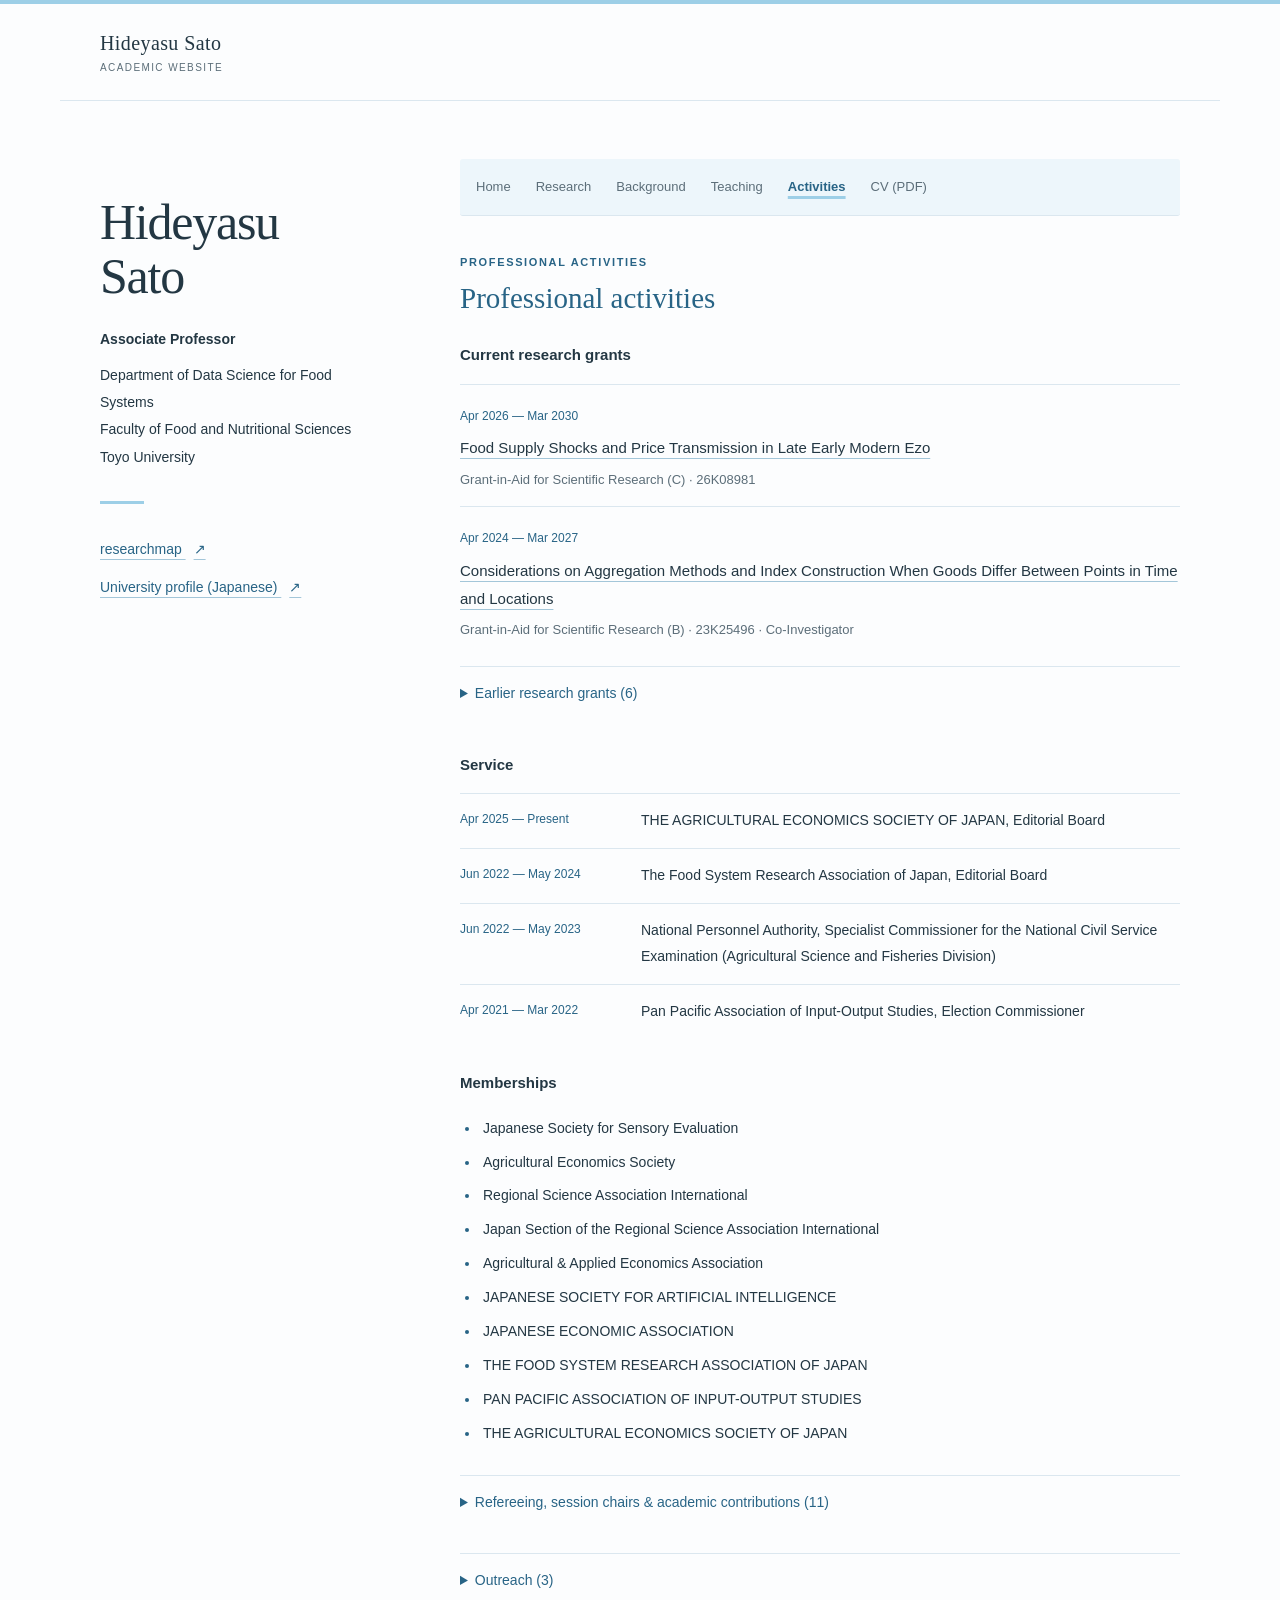
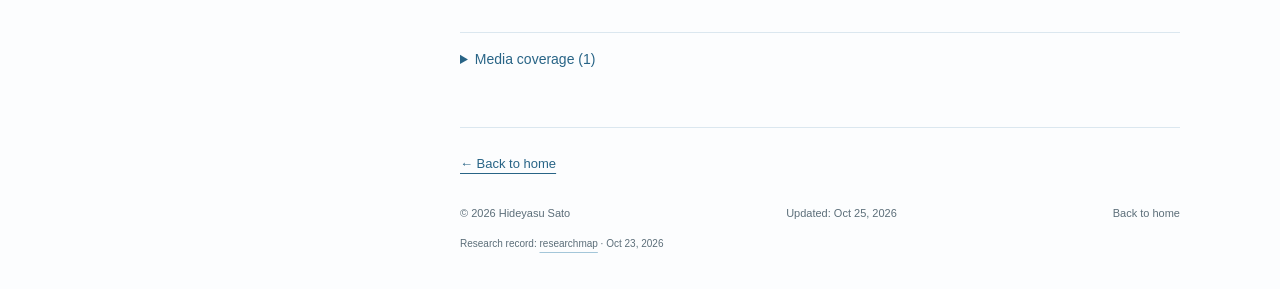
==== activities.html @ 622a427a "Publish academic website" ====
<!doctype html>
<html lang="en">
<head>
  <meta charset="utf-8">
  <meta name="viewport" content="width=device-width, initial-scale=1">
  <meta name="description" content="Professional activities. Hideyasu Sato, Toyo University.">
  <title>Professional activities | Hideyasu Sato</title>
  <link rel="stylesheet" href="styles.css">
</head>
<body class="detail-page">
  <a class="skip-link" href="#main">Skip to content</a>
  <header class="site-header">
    <a class="wordmark" href="index.html">Hideyasu Sato<span>Academic website</span></a>
  </header>
  <div class="page-layout">
    <aside class="profile" aria-label="Profile">
      <h1>Hideyasu <br>Sato</h1>
      <p class="position">Associate Professor</p>
      <p class="affiliation">Department of Data Science for Food Systems<br>Faculty of Food and Nutritional Sciences<br>Toyo University</p>
      <div class="profile-rule"></div>
      <ul class="profile-links">
        <li><a class="text-link" href="https://researchmap.jp/utagecon/?lang=en">researchmap <span aria-hidden="true">↗</span></a></li>
        <li><a class="text-link" href="https://www.toyo.ac.jp/staff/20035.html">University profile (Japanese) <span aria-hidden="true">↗</span></a></li>
      </ul>
    </aside>
    <main id="main" tabindex="-1">
      <nav class="section-nav" aria-label="Site navigation"><a href="index.html">Home</a><a href="publications.html">Research</a><a href="cv.html">Background</a><a href="teaching.html">Teaching</a><a href="activities.html" aria-current="page">Activities</a><a href="output/pdf/Hideyasu_Sato_CV.pdf" type="application/pdf">CV (PDF)</a></nav>
      <section id="activities" aria-labelledby="activities-title">
<div class="section-heading"><p class="eyebrow" lang="en">Professional activities</p><h2 id="activities-title">Professional activities</h2></div><h3 class="subheading">Current research grants</h3><ul class="project-list"><li data-rm-type="research_projects"><span class="entry-date">Apr 2026 — Mar 2030</span><h4><a href="https://kaken.nii.ac.jp/grant/KAKENHI-PROJECT-26K08981">Food Supply Shocks and Price Transmission in Late Early Modern Ezo</a></h4><p class="entry-meta">Grant-in-Aid for Scientific Research (C) · 26K08981</p></li>
<li data-rm-type="research_projects"><span class="entry-date">Apr 2024 — Mar 2027</span><h4><a href="https://kaken.nii.ac.jp/grant/KAKENHI-PROJECT-23K25496">Considerations on Aggregation Methods and Index Construction When Goods Differ Between Points in Time and Locations</a></h4><p class="entry-meta">Grant-in-Aid for Scientific Research (B) · 23K25496 · Co-Investigator</p></li></ul><details class="record-details"><summary>Earlier research grants (6)</summary><div class="details-content"><ul class="project-list"><li data-rm-type="research_projects"><span class="entry-date">Apr 2021 — Mar 2025</span><h4><a href="https://kaken.nii.ac.jp/grant/KAKENHI-PROJECT-21H02294">A Quantitative Economic Study of the Relationship Between Climate Change Mitigation Measures and Food Security</a></h4><p class="entry-meta">Grant-in-Aid for Scientific Research (B) · 21H02294 · Co-Investigator</p></li>
<li data-rm-type="research_projects"><span class="entry-date">Apr 2021 — Mar 2025</span><h4><a href="https://kaken.nii.ac.jp/grant/KAKENHI-PROJECT-21K14930">Predicting the &quot;gains from trade&quot; using AI technology in the agricultural sector</a></h4><p class="entry-meta">Grant-in-Aid for Early-Career Scientists · 21K14930</p></li>
<li data-rm-type="research_projects"><span class="entry-date">Apr 2019 — Mar 2023</span><h4><a href="https://kaken.nii.ac.jp/grant/KAKENHI-PROJECT-19H01467">Verification of Separability and Aggregate Goods in Household Consumption Behavior</a></h4><p class="entry-meta">Grant-in-Aid for Scientific Research (B) · 19H01467 · Co-Investigator</p></li>
<li data-rm-type="research_projects"><span class="entry-date">Aug 2016 — Jan 2017</span><h4>Import Demand Analysis in International Dairy Products Market</h4><p class="entry-meta">Grants for Ph.D Research · Principal Investigator</p></li>
<li data-rm-type="research_projects"><span class="entry-date">Aug 2015 — Jan 2016</span><h4>Research on Market Structure of Raw Milk and Dairy Products in Japan</h4><p class="entry-meta">Grants for Ph.D Research · Principal Investigator</p></li>
<li data-rm-type="research_projects"><span class="entry-date">Aug 2014 — Jan 2015</span><h4>Impact of FTA on Japan&#x27;s Raw Milk Market</h4><p class="entry-meta">Grants for Ph.D Research · Principal Investigator</p></li></ul></div></details><h3 class="subheading">Service</h3><dl class="timeline"><div data-rm-type="committee_memberships"><dt>Apr 2025 — Present</dt><dd>THE AGRICULTURAL ECONOMICS SOCIETY OF JAPAN, Editorial Board</dd></div>
<div data-rm-type="committee_memberships"><dt>Jun 2022 — May 2024</dt><dd>The Food System Research Association of Japan, Editorial Board</dd></div>
<div data-rm-type="committee_memberships"><dt>Jun 2022 — May 2023</dt><dd>National Personnel Authority, Specialist Commissioner for the National Civil Service Examination (Agricultural Science and Fisheries Division)</dd></div>
<div data-rm-type="committee_memberships"><dt>Apr 2021 — Mar 2022</dt><dd>Pan Pacific Association of Input-Output Studies, Election Commissioner</dd></div></dl><h3 class="subheading">Memberships</h3><ul class="membership-list"><li data-rm-type="association_memberships">Japanese Society for Sensory Evaluation</li><li data-rm-type="association_memberships">Agricultural Economics Society</li><li data-rm-type="association_memberships">Regional Science Association International</li><li data-rm-type="association_memberships">Japan Section of the Regional Science Association International</li><li data-rm-type="association_memberships">Agricultural &amp; Applied Economics Association</li><li data-rm-type="association_memberships">JAPANESE SOCIETY FOR ARTIFICIAL INTELLIGENCE</li><li data-rm-type="association_memberships">JAPANESE ECONOMIC ASSOCIATION</li><li data-rm-type="association_memberships">THE FOOD SYSTEM RESEARCH ASSOCIATION OF JAPAN</li><li data-rm-type="association_memberships">PAN PACIFIC ASSOCIATION OF INPUT-OUTPUT STUDIES</li><li data-rm-type="association_memberships">THE AGRICULTURAL ECONOMICS SOCIETY OF JAPAN</li></ul><details class="record-details"><summary>Refereeing, session chairs &amp; academic contributions (11)</summary><div class="details-content"><ul class="event-list"><li data-rm-type="academic_contribution"><span class="entry-date">2020 — Present</span><h4>Referee</h4><p class="entry-meta">Journal of Food System Research</p></li>
<li data-rm-type="academic_contribution"><span class="entry-date">2019 — Present</span><h4>Referee</h4><p class="entry-meta">Journal of Economic Structures</p></li>
<li data-rm-type="academic_contribution"><span class="entry-date">2018 — Present</span><h4>Referee</h4><p class="entry-meta">Journal of Rural Economics</p></li>
<li data-rm-type="academic_contribution"><span class="entry-date">Jun 21, 2026</span><h4>Chairman</h4><p class="entry-meta">Food System Research Association of Japan</p></li>
<li data-rm-type="academic_contribution"><span class="entry-date">Mar 29, 2026</span><h4>Poster Award Committee Member</h4><p class="entry-meta">Agricultural Economics Society of Japan</p></li>
<li data-rm-type="academic_contribution"><span class="entry-date">Mar 31, 2024</span><h4>Chairman</h4><p class="entry-meta">Agricultural Economics Society of Japan</p></li>
<li data-rm-type="academic_contribution"><span class="entry-date">Oct 9, 2023</span><h4>Discussant</h4><p class="entry-meta">The Japan Section of the Regional Science Association</p></li>
<li data-rm-type="academic_contribution"><span class="entry-date">Mar 18, 2023 — Mar 19, 2023</span><h4>Chairman (The 11th Asian Society of Agricultural Economists International Conference)</h4><p class="entry-meta">Asian Society of Agricultural Economists</p></li>
<li data-rm-type="academic_contribution"><span class="entry-date">Mar 4, 2023 — Mar 19, 2023</span><h4>Conference Award Selection Committee Member (The 11th Asian Society of Agricultural Economists International Conference)</h4><p class="entry-meta">Asian Society of Agricultural Economists</p></li>
<li data-rm-type="academic_contribution"><span class="entry-date">Mar 28, 2021</span><h4>Chairman</h4><p class="entry-meta">Agricultural Economics Society of Japan</p></li>
<li data-rm-type="academic_contribution"><span class="entry-date">Oct 7, 2018</span><h4>Discussant</h4><p class="entry-meta">The Japan Section of the Regional Science Association International</p></li></ul></div></details><details class="record-details"><summary>Outreach (3)</summary><div class="details-content"><ul class="event-list"><li data-rm-type="social_contribution"><span class="entry-date">Mar 24, 2022</span><h4>Final Presentation (Bridging Mathematics and Society)</h4><p class="entry-meta">Period for Inquiry-Based Cross-Disciplinary Study</p></li>
<li data-rm-type="social_contribution"><span class="entry-date">Dec 23, 2021</span><h4>Interim Report (Bridging Mathematics and Society)</h4><p class="entry-meta">Period for Inquiry-Based Cross-Disciplinary Study</p></li>
<li data-rm-type="social_contribution"><span class="entry-date">Jul 6, 2021</span><h4>Introduction to Data Science for High School Students</h4><p class="entry-meta">Period for Inquiry-Based Cross-Disciplinary Study</p></li></ul></div></details><details class="record-details"><summary>Media coverage (1)</summary><div class="details-content"><ul class="event-list"><li data-rm-type="media_coverage"><span class="entry-date">Oct 20, 2023</span><h4><a href="https://www.47news.jp/special/toyouniv/fooddatasciencegaku">Facing Food Challenges with Food System Insights and Data Science; Department of Food Data Science, Toyo University</a></h4><p class="entry-meta">47NEWS</p></li></ul></div></details>
      </section><p class="back-home"><a href="index.html">← Back to home</a></p>
      <footer class="site-footer"><p>© 2026 Hideyasu Sato</p><p>Updated: Oct 25, 2026</p><a href="index.html">Back to home</a><p class="source-note">Research record: <a href="https://researchmap.jp/utagecon/?lang=en">researchmap</a> · Oct 23, 2026</p></footer>
    </main>
  </div>
</body>
</html>
---- styles.css ----
:root {
  color-scheme: light;
  --paper: #fcfdfe;
  --ink: #233743;
  --muted: #5c6e79;
  --accent: #286486;
  --sky: #9dcfe7;
  --sky-soft: #edf6fb;
  --underline: #a3c6d9;
  --line: #dbe7ef;
  --serif: "Yu Mincho", "Hiragino Mincho ProN", Georgia, serif;
  --sans: "Segoe UI", "Yu Gothic", "Hiragino Kaku Gothic ProN", Meiryo, sans-serif;
}
* { box-sizing: border-box; }
html { scroll-behavior: smooth; scroll-padding-top: 30px; }
body { margin: 0; border-top: 4px solid var(--sky); color: var(--ink); background: var(--paper); font-family: var(--sans); font-size: 16px; line-height: 1.85; -webkit-text-size-adjust: 100%; }
a { color: var(--accent); text-underline-offset: 5px; }
a:hover { text-decoration-thickness: 2px; }
a:focus-visible { outline: 2px solid var(--accent); outline-offset: 5px; border-radius: 2px; }
p { margin: 0 0 20px; }
.site-header { max-width: 1160px; margin: 0 auto; padding: 25px 40px; display: flex; align-items: center; justify-content: space-between; gap: 20px; border-bottom: 1px solid var(--line); }
.wordmark { font-family: Georgia, serif; color: var(--ink); text-decoration: none; font-size: 20px; letter-spacing: .02em; line-height: 1.4; }
.wordmark span { display: block; font-family: var(--sans); font-size: 10px; letter-spacing: .14em; text-transform: uppercase; color: var(--muted); margin-top: 4px; }
.page-layout { display: grid; grid-template-columns: 275px minmax(0, 1fr); gap: 85px; max-width: 1160px; padding: 58px 40px 0; margin: 0 auto; }
.profile { align-self: start; position: sticky; top: 40px; padding: 16px 0 40px; }
.eyebrow { margin-bottom: 14px; font-size: 11px; font-weight: 600; color: var(--accent); letter-spacing: .15em; text-transform: uppercase; }
h1 { margin: 20px 0 6px; font-family: var(--serif); font-weight: 500; font-size: 44px; letter-spacing: .05em; line-height: 1.3; }
html[lang="en"] h1 { font-family: Georgia, serif; font-size: 50px; letter-spacing: -.025em; line-height: 1.08; }
.profile h1 { margin-bottom: 24px; }
.position { font-size: 14px; font-weight: 600; margin-bottom: 9px; }
.affiliation { font-size: 14px; line-height: 1.95; }
.profile-rule { width: 44px; height: 3px; background: var(--sky); margin: 30px 0; }
.field { font-size: 15px; }
.field span { display: block; color: var(--muted); font-family: Georgia, serif; font-size: 15px; }
.degree { font-size: 13px; color: var(--muted); line-height: 1.7; }
.profile-links { list-style: none; margin: 0; padding: 0; }
.profile-links li + li { margin-top: 8px; }
.text-link { font-size: 14px; text-decoration: underline; text-decoration-color: var(--underline); }
.text-link span { margin-left: 8px; }
.draft-note { font-size: 11px; color: var(--muted); margin-top: 36px; letter-spacing: .04em; }
main { min-width: 0; }
.section-nav { display: flex; flex-wrap: wrap; gap: 10px 25px; padding: 12px 16px; background: var(--sky-soft); border-bottom: 1px solid var(--line); border-radius: 3px; font-size: 13px; }
.section-nav a { color: var(--muted); text-decoration: none; padding: 4px 0; }
.section-nav a:hover { color: var(--accent); text-decoration: underline; }
.section-nav a[aria-current="page"] { color: var(--accent); font-weight: 600; text-decoration: underline; text-decoration-color: var(--sky); text-decoration-thickness: 3px; }
section { padding: 36px 0 40px; border-bottom: 1px solid var(--line); }
.intro-section { padding-top: 42px; }
h2 { color: var(--accent); font-family: var(--serif); font-size: 25px; font-weight: 500; line-height: 1.5; margin: 0 0 24px; }
html[lang="en"] h2 { font-family: Georgia, serif; font-size: 29px; }
.lead { font-size: 20px; line-height: 1.95; font-weight: 500; margin-bottom: 22px; }
html[lang="en"] .lead { font-family: Georgia, serif; font-size: 23px; line-height: 1.65; font-weight: 400; }
.section-heading .eyebrow { margin-bottom: 5px; }
.section-heading h2 { margin-bottom: 20px; }
h3 { margin: 0; font-size: 16px; font-weight: 500; }
.muted { color: var(--muted); font-size: 14px; }
.subheading { font-weight: 600; font-size: 15px; margin: 30px 0 15px; }
.section-heading + .subheading { margin-top: 0; }
.entry-date { color: var(--accent); font-family: var(--sans); font-size: 12px; font-variant-numeric: tabular-nums; }
.entry-meta, .section-note { font-size: 13px; color: var(--muted); line-height: 1.8; }
.project-list { list-style: none; padding: 0; margin: 0; }
.project-list li { padding: 15px 0; border-top: 1px solid var(--line); }
.project-list li:last-child { padding-bottom: 0; }
.project-list h4 { font-size: 15px; font-weight: 500; margin: 5px 0 6px; }
.project-list p { margin: 0; }
.project-list a { color: var(--ink); text-decoration-color: var(--underline); }
.publication-list { list-style: none; margin: 0 0 24px; padding: 0; }
.publication-list li { padding: 23px 0; border-top: 1px solid var(--line); }
.publication-list li:first-child { border-top: 0; padding-top: 0; }
.publication-list h3 { font-family: Georgia, var(--serif); font-size: 17px; line-height: 1.6; font-weight: 500; overflow-wrap: anywhere; }
.publication-list h3 a { color: var(--ink); text-decoration-color: var(--underline); }
.paper-authors { margin: 9px 0 4px; font-size: 13px; color: var(--muted); line-height: 1.75; }
.paper-journal { font-size: 13px; margin: 9px 0 0; line-height: 1.8; }
.paper-authors + .paper-journal { margin-top: 4px; }
.paper-journal cite { font-size: 15px; font-weight: 700; font-style: italic; color: var(--ink); }
.link-row { display: flex; flex-wrap: wrap; gap: 10px 24px; }
.timeline { margin: 0; }
.timeline > div { display: grid; grid-template-columns: 165px minmax(0, 1fr); gap: 16px; padding: 14px 0; border-top: 1px solid var(--line); }
.timeline dt { color: var(--accent); font-size: 12px; font-variant-numeric: tabular-nums; }
.timeline dd { margin: 0; font-size: 14px; line-height: 1.85; }
.course-list, .membership-list { margin: 0; padding-left: 20px; font-size: 14px; }
.course-list li, .membership-list li { padding: 4px 0 4px 3px; }
.course-list li::marker, .membership-list li::marker { color: var(--accent); }
.source-note { flex-basis: 100%; font-size: 10px; }
.site-footer .source-note a { text-decoration: underline; text-decoration-color: var(--underline); }
.record-details { border-top: 1px solid var(--line); margin: 24px 0; }
.record-details summary { color: var(--accent); cursor: pointer; padding: 15px 0; font-size: 14px; line-height: 1.7; }
.record-details summary:hover { text-decoration: underline; text-underline-offset: 4px; }
.record-details summary:focus-visible { outline: 2px solid var(--accent); outline-offset: 3px; }
.details-content { padding: 10px 0 4px; }
.details-content .publication-list { margin-bottom: 0; }
.details-content .timeline > div:first-child { border-top: 0; }
.course-records { list-style: none; padding: 0; }
.course-records li { padding: 12px 0; border-bottom: 1px solid var(--line); }
.course-records li:last-child { border-bottom: 0; }
.course-name, .course-records .entry-meta { display: block; }
.course-records .entry-meta { margin-top: 3px; font-size: 11px; }
.event-list { list-style: none; padding: 0; margin: 0; }
.event-list li { padding: 16px 0; border-top: 1px solid var(--line); }
.event-list li:first-child { border-top: 0; padding-top: 0; }
.event-list h4 { font-size: 15px; font-weight: 500; margin: 6px 0; overflow-wrap: anywhere; }
.event-list h4 a { color: var(--ink); }
.event-list p { margin: 0; }
.degree-record { color: var(--muted); font-size: 13px; margin-top: 20px; }
.home-page .intro-section { padding: 30px 0 12px; border-bottom: 0; }
.home-page .intro-section h2.eyebrow { font-family: var(--sans); font-size: 11px; font-weight: 600; line-height: 1.85; margin: 0 0 14px; }
.home-page .lead { font-size: 22px; }
.home-directory { margin: 10px 0 24px; }
.home-directory h2 { font-size: 18px; margin-bottom: 14px; }
.home-directory > a { display: grid; grid-template-columns: 140px minmax(0, 1fr) 18px; align-items: center; gap: 12px; border-bottom: 1px solid var(--line); padding: 13px 0; color: var(--ink); text-decoration: none; }
.home-directory > a:first-of-type { border-top: 1px solid var(--line); }
.home-directory > a:hover { background: var(--sky-soft); }
.home-directory > a:hover .directory-label { color: var(--accent); text-decoration: underline; text-underline-offset: 4px; }
.directory-label { font-size: 15px; }
.directory-description { font-size: 12px; line-height: 1.6; color: var(--muted); }
.directory-arrow { color: var(--accent); }
.back-home { font-size: 13px; padding: 24px 0 0; margin-bottom: 0; }
.cv-download { margin: 8px 0 24px; font-size: 14px; }
.cv-download a { font-weight: 600; }
.cv-download span { margin-left: 7px; }
#work-in-progress .work-in-progress-list { margin: 24px 0 0; }
#work-in-progress .paper-authors { margin-bottom: 0; }
#work-in-progress .entry-meta { margin: 9px 0 0; }
#work-in-progress .section-heading h2 { margin-bottom: 0; }
@media (max-width: 900px) {
  .home-directory > a { grid-template-columns: minmax(0, 1fr) 18px; gap: 3px 12px; }
  .directory-description { grid-column: 1; }
  .directory-arrow { grid-column: 2; grid-row: 1 / 3; }
}
section > :last-child { margin-bottom: 0; }
.site-footer { display: flex; justify-content: space-between; flex-wrap: wrap; gap: 12px; padding: 27px 0 35px; font-size: 11px; color: var(--muted); }
.site-footer p { margin: 0; }
.site-footer a { color: var(--muted); text-decoration: none; }
.skip-link { position: absolute; top: -100px; left: 20px; z-index: 10; background: var(--paper); padding: 10px 20px; }
.skip-link:focus { top: 10px; }
@media (max-width: 900px) {
  .page-layout { grid-template-columns: 230px minmax(0, 1fr); gap: 40px; padding: 36px 28px 0; }
  .site-header { padding: 22px 28px; }
  .section-nav { gap: 8px 18px; }
  h1 { font-size: 38px; }
  .timeline > div { grid-template-columns: 1fr; gap: 3px; }
}
@media (max-width: 650px) {
  .site-header { padding: 20px 24px; }
  .wordmark { font-size: 18px; }
  .page-layout { display: block; padding: 28px 24px 0; }
  .profile { position: static; padding: 5px 0 32px; }
  h1 { font-size: 40px; margin-top: 12px; }
  html[lang="en"] h1 { font-size: 43px; }
  html[lang="en"] h1 br { display: none; }
  .profile-rule { margin: 23px 0; }
  .draft-note { margin-top: 20px; margin-bottom: 0; }
  .section-nav { padding: 12px 14px; }
  section { padding: 30px 0; }
  .lead { font-size: 18px; }
  html[lang="en"] .lead { font-size: 21px; }
  h2 { font-size: 24px; }
}
@media (prefers-reduced-motion: reduce) { html { scroll-behavior: auto; } }
@media print {
  body { border-top: 0; background: white; color: black; font-size: 11pt; }
  .site-header, .section-nav, .draft-note, .skip-link, .site-footer a { display: none; }
  .page-layout { display: block; padding: 0; }
  .profile { position: static; padding-bottom: 20px; }
  section { padding: 18px 0; break-inside: avoid; }
}
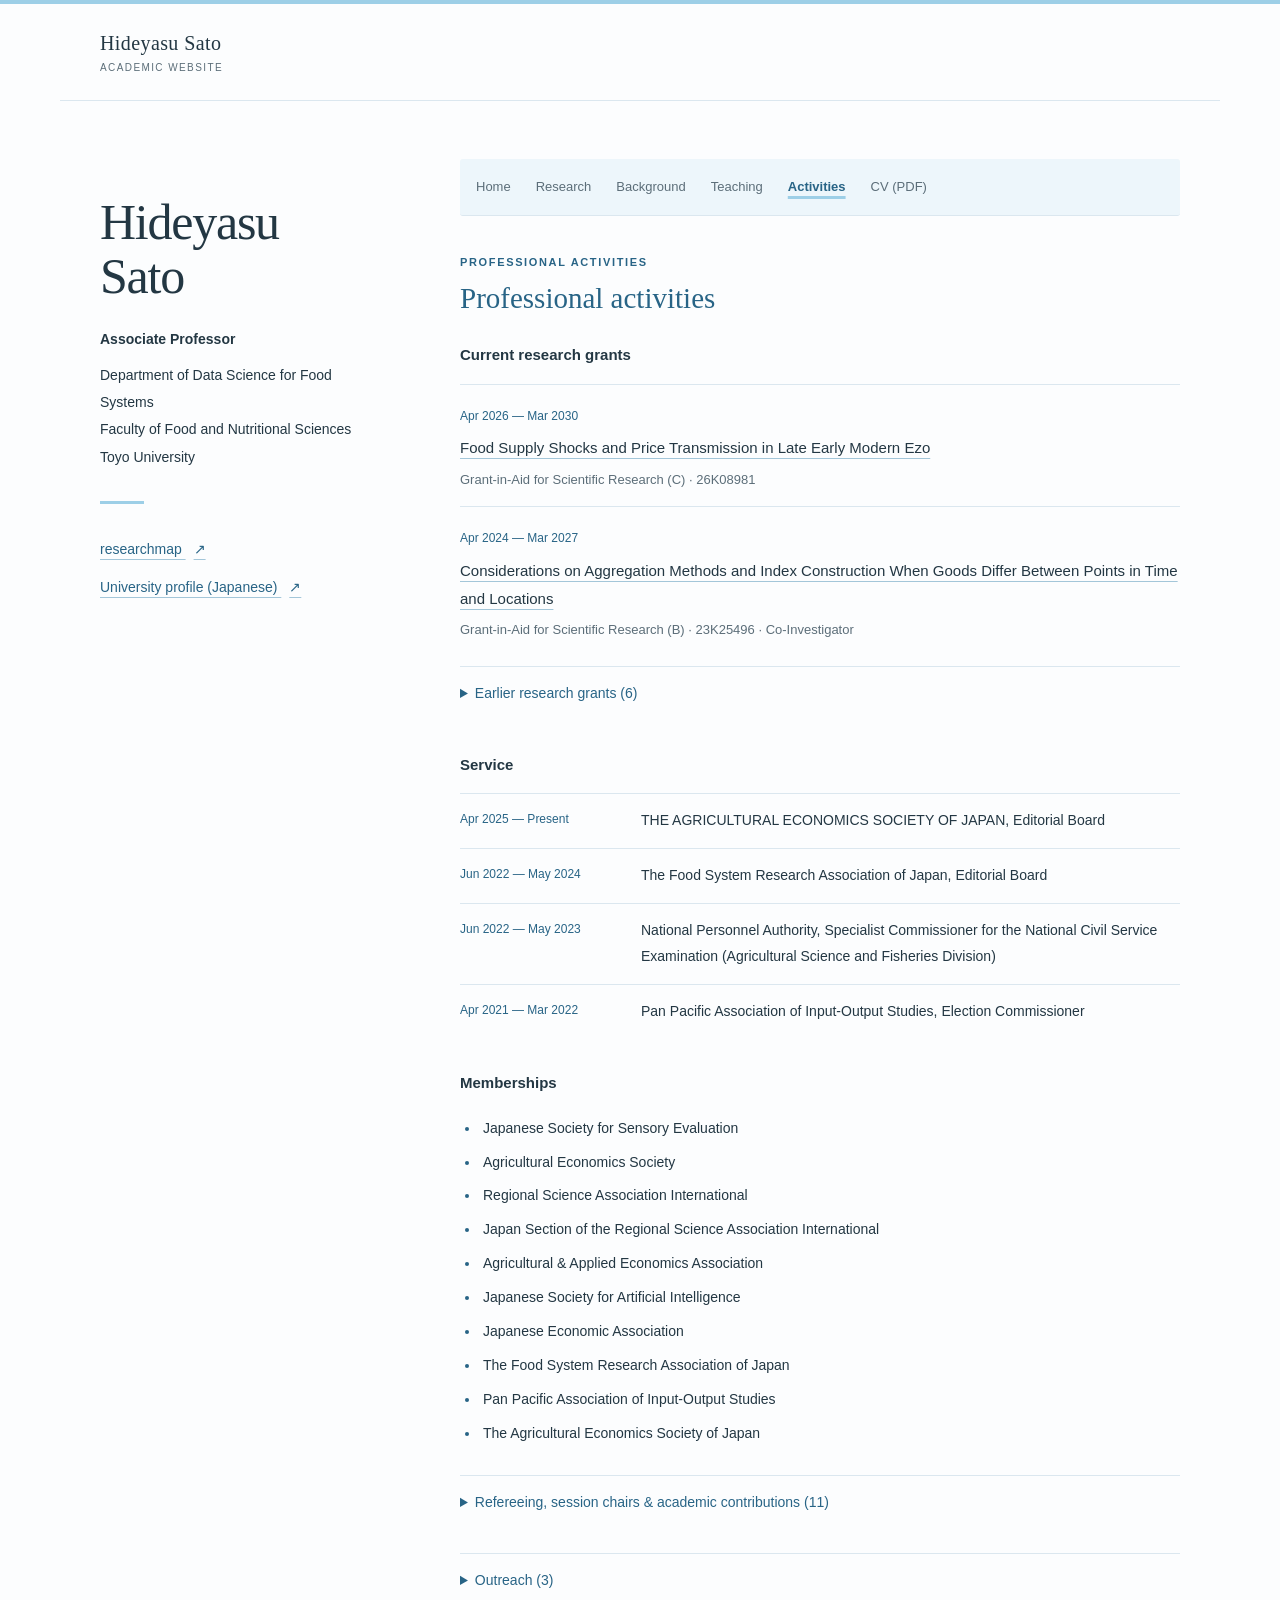
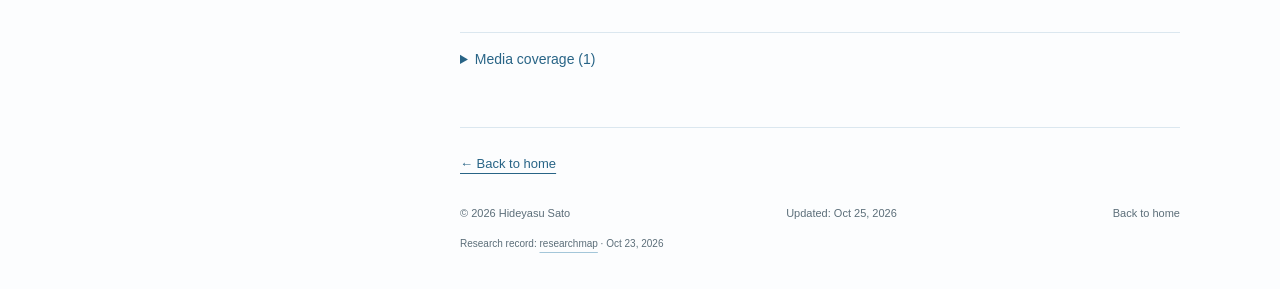
==== commit 8bfa9d70: "Normalize capitalization of membership names" ====
--- a/activities.html
+++ b/activities.html
@@ -35,7 +35,7 @@
 <li data-rm-type="research_projects"><span class="entry-date">Aug 2014 — Jan 2015</span><h4>Impact of FTA on Japan&#x27;s Raw Milk Market</h4><p class="entry-meta">Grants for Ph.D Research · Principal Investigator</p></li></ul></div></details><h3 class="subheading">Service</h3><dl class="timeline"><div data-rm-type="committee_memberships"><dt>Apr 2025 — Present</dt><dd>THE AGRICULTURAL ECONOMICS SOCIETY OF JAPAN, Editorial Board</dd></div>
 <div data-rm-type="committee_memberships"><dt>Jun 2022 — May 2024</dt><dd>The Food System Research Association of Japan, Editorial Board</dd></div>
 <div data-rm-type="committee_memberships"><dt>Jun 2022 — May 2023</dt><dd>National Personnel Authority, Specialist Commissioner for the National Civil Service Examination (Agricultural Science and Fisheries Division)</dd></div>
-<div data-rm-type="committee_memberships"><dt>Apr 2021 — Mar 2022</dt><dd>Pan Pacific Association of Input-Output Studies, Election Commissioner</dd></div></dl><h3 class="subheading">Memberships</h3><ul class="membership-list"><li data-rm-type="association_memberships">Japanese Society for Sensory Evaluation</li><li data-rm-type="association_memberships">Agricultural Economics Society</li><li data-rm-type="association_memberships">Regional Science Association International</li><li data-rm-type="association_memberships">Japan Section of the Regional Science Association International</li><li data-rm-type="association_memberships">Agricultural &amp; Applied Economics Association</li><li data-rm-type="association_memberships">JAPANESE SOCIETY FOR ARTIFICIAL INTELLIGENCE</li><li data-rm-type="association_memberships">JAPANESE ECONOMIC ASSOCIATION</li><li data-rm-type="association_memberships">THE FOOD SYSTEM RESEARCH ASSOCIATION OF JAPAN</li><li data-rm-type="association_memberships">PAN PACIFIC ASSOCIATION OF INPUT-OUTPUT STUDIES</li><li data-rm-type="association_memberships">THE AGRICULTURAL ECONOMICS SOCIETY OF JAPAN</li></ul><details class="record-details"><summary>Refereeing, session chairs &amp; academic contributions (11)</summary><div class="details-content"><ul class="event-list"><li data-rm-type="academic_contribution"><span class="entry-date">2020 — Present</span><h4>Referee</h4><p class="entry-meta">Journal of Food System Research</p></li>
+<div data-rm-type="committee_memberships"><dt>Apr 2021 — Mar 2022</dt><dd>Pan Pacific Association of Input-Output Studies, Election Commissioner</dd></div></dl><h3 class="subheading">Memberships</h3><ul class="membership-list"><li data-rm-type="association_memberships">Japanese Society for Sensory Evaluation</li><li data-rm-type="association_memberships">Agricultural Economics Society</li><li data-rm-type="association_memberships">Regional Science Association International</li><li data-rm-type="association_memberships">Japan Section of the Regional Science Association International</li><li data-rm-type="association_memberships">Agricultural &amp; Applied Economics Association</li><li data-rm-type="association_memberships">Japanese Society for Artificial Intelligence</li><li data-rm-type="association_memberships">Japanese Economic Association</li><li data-rm-type="association_memberships">The Food System Research Association of Japan</li><li data-rm-type="association_memberships">Pan Pacific Association of Input-Output Studies</li><li data-rm-type="association_memberships">The Agricultural Economics Society of Japan</li></ul><details class="record-details"><summary>Refereeing, session chairs &amp; academic contributions (11)</summary><div class="details-content"><ul class="event-list"><li data-rm-type="academic_contribution"><span class="entry-date">2020 — Present</span><h4>Referee</h4><p class="entry-meta">Journal of Food System Research</p></li>
 <li data-rm-type="academic_contribution"><span class="entry-date">2019 — Present</span><h4>Referee</h4><p class="entry-meta">Journal of Economic Structures</p></li>
 <li data-rm-type="academic_contribution"><span class="entry-date">2018 — Present</span><h4>Referee</h4><p class="entry-meta">Journal of Rural Economics</p></li>
 <li data-rm-type="academic_contribution"><span class="entry-date">Jun 21, 2026</span><h4>Chairman</h4><p class="entry-meta">Food System Research Association of Japan</p></li>
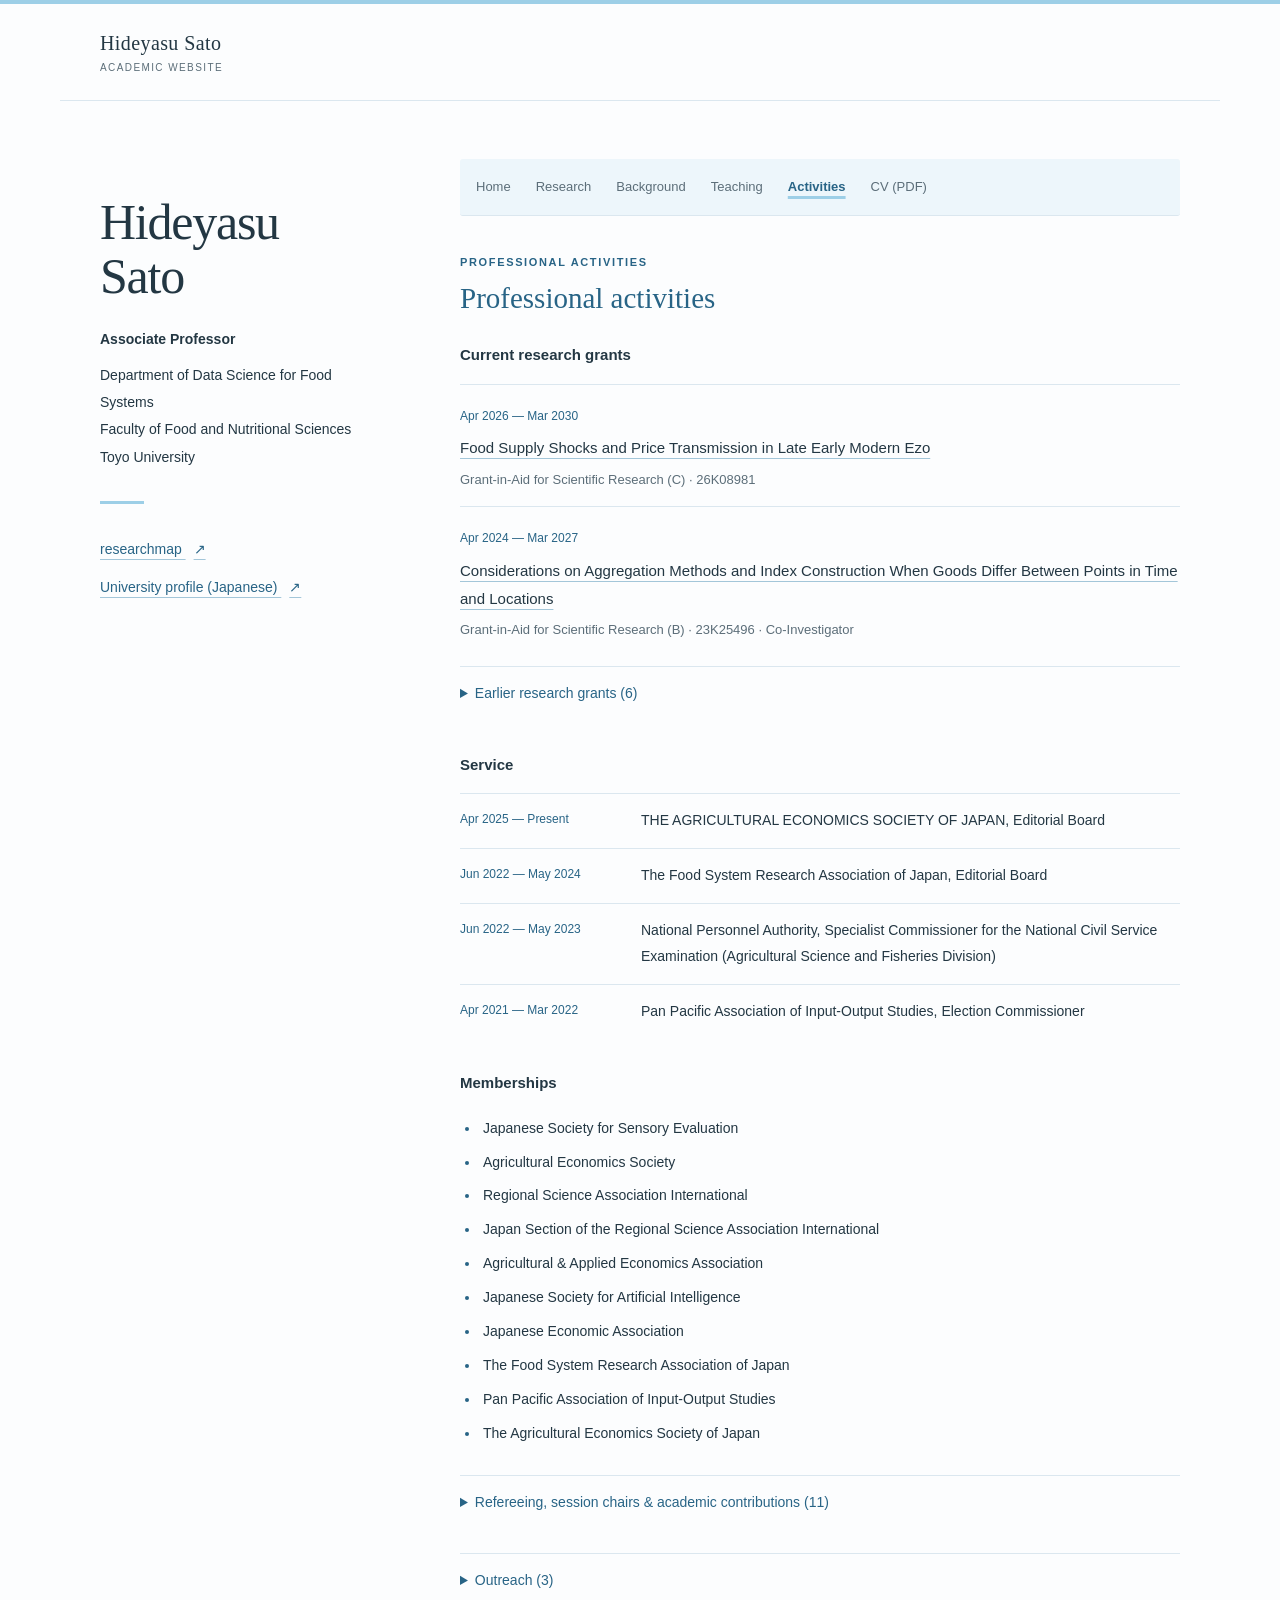
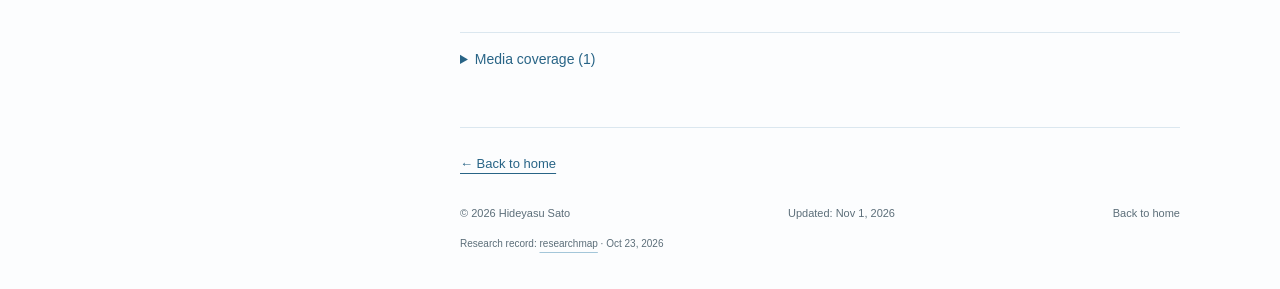
==== commit d5c53022: "Add October 30 ASAE oral presentation and update presentation status" ====
--- a/activities.html
+++ b/activities.html
@@ -49,7 +49,7 @@
 <li data-rm-type="social_contribution"><span class="entry-date">Dec 23, 2021</span><h4>Interim Report (Bridging Mathematics and Society)</h4><p class="entry-meta">Period for Inquiry-Based Cross-Disciplinary Study</p></li>
 <li data-rm-type="social_contribution"><span class="entry-date">Jul 6, 2021</span><h4>Introduction to Data Science for High School Students</h4><p class="entry-meta">Period for Inquiry-Based Cross-Disciplinary Study</p></li></ul></div></details><details class="record-details"><summary>Media coverage (1)</summary><div class="details-content"><ul class="event-list"><li data-rm-type="media_coverage"><span class="entry-date">Oct 20, 2023</span><h4><a href="https://www.47news.jp/special/toyouniv/fooddatasciencegaku">Facing Food Challenges with Food System Insights and Data Science; Department of Food Data Science, Toyo University</a></h4><p class="entry-meta">47NEWS</p></li></ul></div></details>
       </section><p class="back-home"><a href="index.html">← Back to home</a></p>
-      <footer class="site-footer"><p>© 2026 Hideyasu Sato</p><p>Updated: Oct 25, 2026</p><a href="index.html">Back to home</a><p class="source-note">Research record: <a href="https://researchmap.jp/utagecon/?lang=en">researchmap</a> · Oct 23, 2026</p></footer>
+      <footer class="site-footer"><p>© 2026 Hideyasu Sato</p><p>Updated: Nov 1, 2026</p><a href="index.html">Back to home</a><p class="source-note">Research record: <a href="https://researchmap.jp/utagecon/?lang=en">researchmap</a> · Oct 23, 2026</p></footer>
     </main>
   </div>
 </body>
